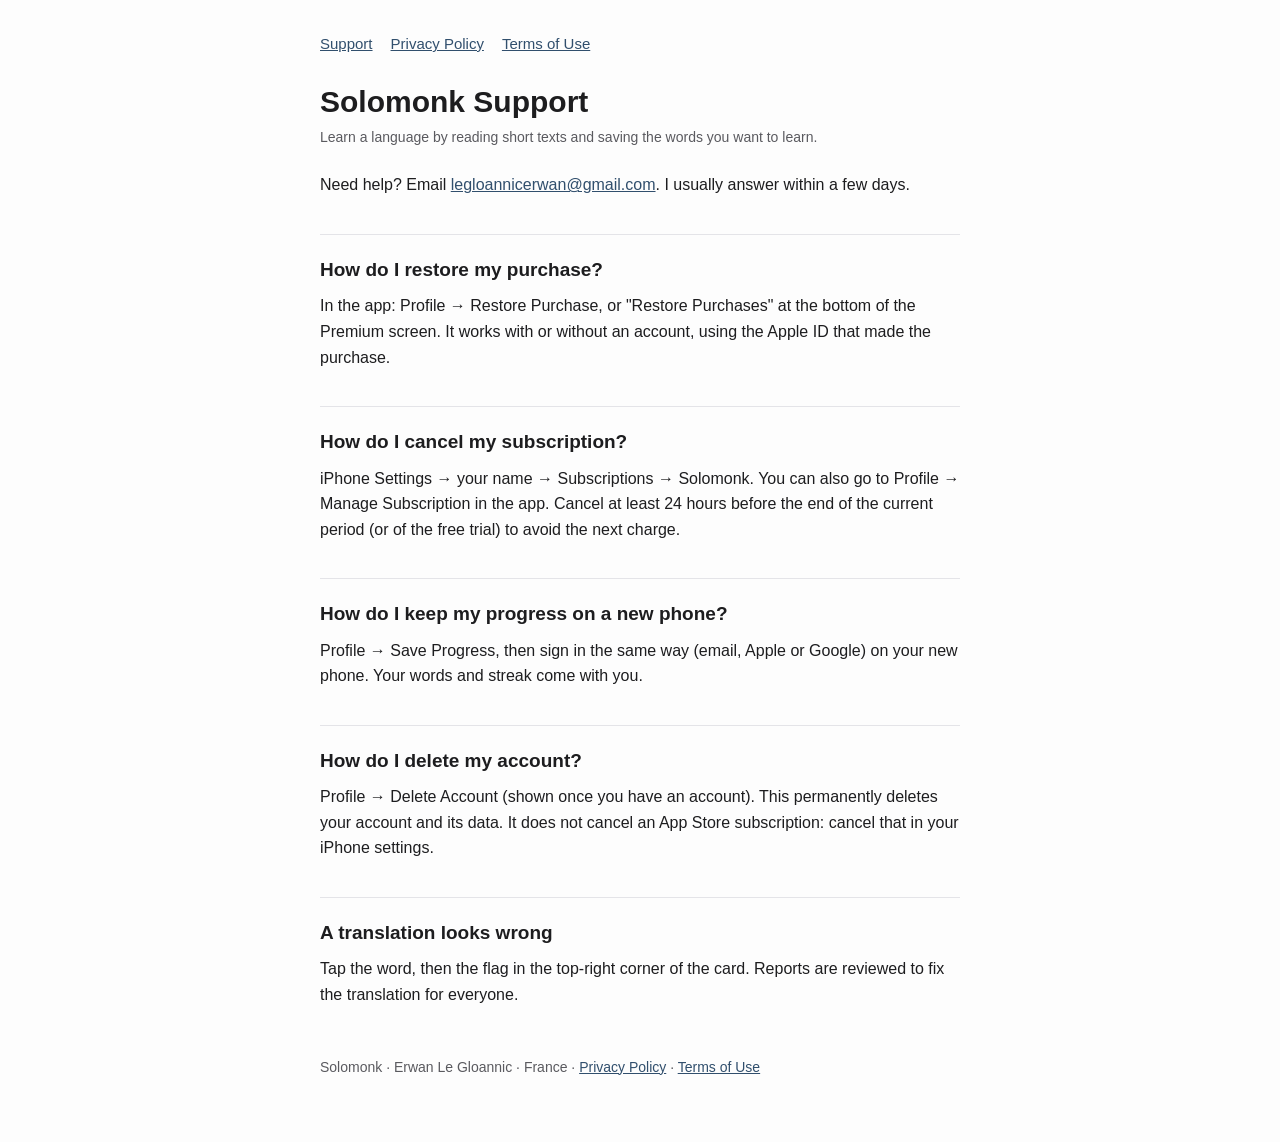
==== index.html @ 3b857e05 "Add the Privacy Policy, Terms of Use and Support pages Co-Authored-By: Claude Opus 5.5 <noreply@anth" ====
<!doctype html>
<html lang="en">
<head>
<meta charset="utf-8">
<meta name="viewport" content="width=device-width, initial-scale=1">
<title>Solomonk Support</title>
<link rel="stylesheet" href="style.css">
</head>
<body>
<main>
<nav><a href="./">Support</a><a href="privacy">Privacy Policy</a><a href="terms">Terms of Use</a></nav>

<h1>Solomonk Support</h1>
<p class="updated">Learn a language by reading short texts and saving the words you want to learn.</p>

<p>Need help? Email <a href="mailto:legloannicerwan@gmail.com">legloannicerwan@gmail.com</a>. I usually answer within a few days.</p>

<h2>How do I restore my purchase?</h2>
<p>In the app: Profile → Restore Purchase, or "Restore Purchases" at the bottom of the Premium screen. It works with or without an account, using the Apple ID that made the purchase.</p>

<h2>How do I cancel my subscription?</h2>
<p>iPhone Settings → your name → Subscriptions → Solomonk. You can also go to Profile → Manage Subscription in the app. Cancel at least 24 hours before the end of the current period (or of the free trial) to avoid the next charge.</p>

<h2>How do I keep my progress on a new phone?</h2>
<p>Profile → Save Progress, then sign in the same way (email, Apple or Google) on your new phone. Your words and streak come with you.</p>

<h2>How do I delete my account?</h2>
<p>Profile → Delete Account (shown once you have an account). This permanently deletes your account and its data. It does not cancel an App Store subscription: cancel that in your iPhone settings.</p>

<h2>A translation looks wrong</h2>
<p>Tap the word, then the flag in the top-right corner of the card. Reports are reviewed to fix the translation for everyone.</p>

<footer>Solomonk · Erwan Le Gloannic · France · <a href="privacy">Privacy Policy</a> · <a href="terms">Terms of Use</a></footer>
</main>
</body>
</html>
---- style.css ----
:root {
    --bg: #fdfdfd;
    --text: #1d1d1f;
    --muted: #5a5a5f;
    --accent: #314f6d;
    --line: #e4e4e8;
    --card: #f4f5f7;
}

@media (prefers-color-scheme: dark) {
    :root {
        --bg: #111214;
        --text: #ececef;
        --muted: #a4a4ab;
        --accent: #8fb3d6;
        --line: #2a2b2f;
        --card: #1b1c1f;
    }
}

* { box-sizing: border-box; }

body {
    margin: 0;
    background: var(--bg);
    color: var(--text);
    font: 16px/1.6 -apple-system, BlinkMacSystemFont, "Segoe UI", Roboto, Helvetica, Arial, sans-serif;
    -webkit-text-size-adjust: 100%;
}

main {
    max-width: 680px;
    margin: 0 auto;
    padding: 32px 20px 64px;
}

h1 {
    font-size: 30px;
    line-height: 1.2;
    margin: 0 0 6px;
}

h2 {
    font-size: 19px;
    margin: 36px 0 8px;
    padding-top: 20px;
    border-top: 1px solid var(--line);
}

p, li { margin: 0 0 10px; }
ul { padding-left: 22px; margin: 0 0 10px; }

a { color: var(--accent); }

.updated {
    color: var(--muted);
    font-size: 14px;
    margin-bottom: 24px;
}

.summary {
    background: var(--card);
    border-radius: 12px;
    padding: 16px 18px 6px;
    margin: 20px 0 8px;
}

.summary h2 {
    border: 0;
    margin: 0 0 8px;
    padding: 0;
    font-size: 17px;
}

nav {
    display: flex;
    gap: 18px;
    flex-wrap: wrap;
    font-size: 15px;
    margin-bottom: 28px;
}

footer {
    margin-top: 48px;
    color: var(--muted);
    font-size: 14px;
}
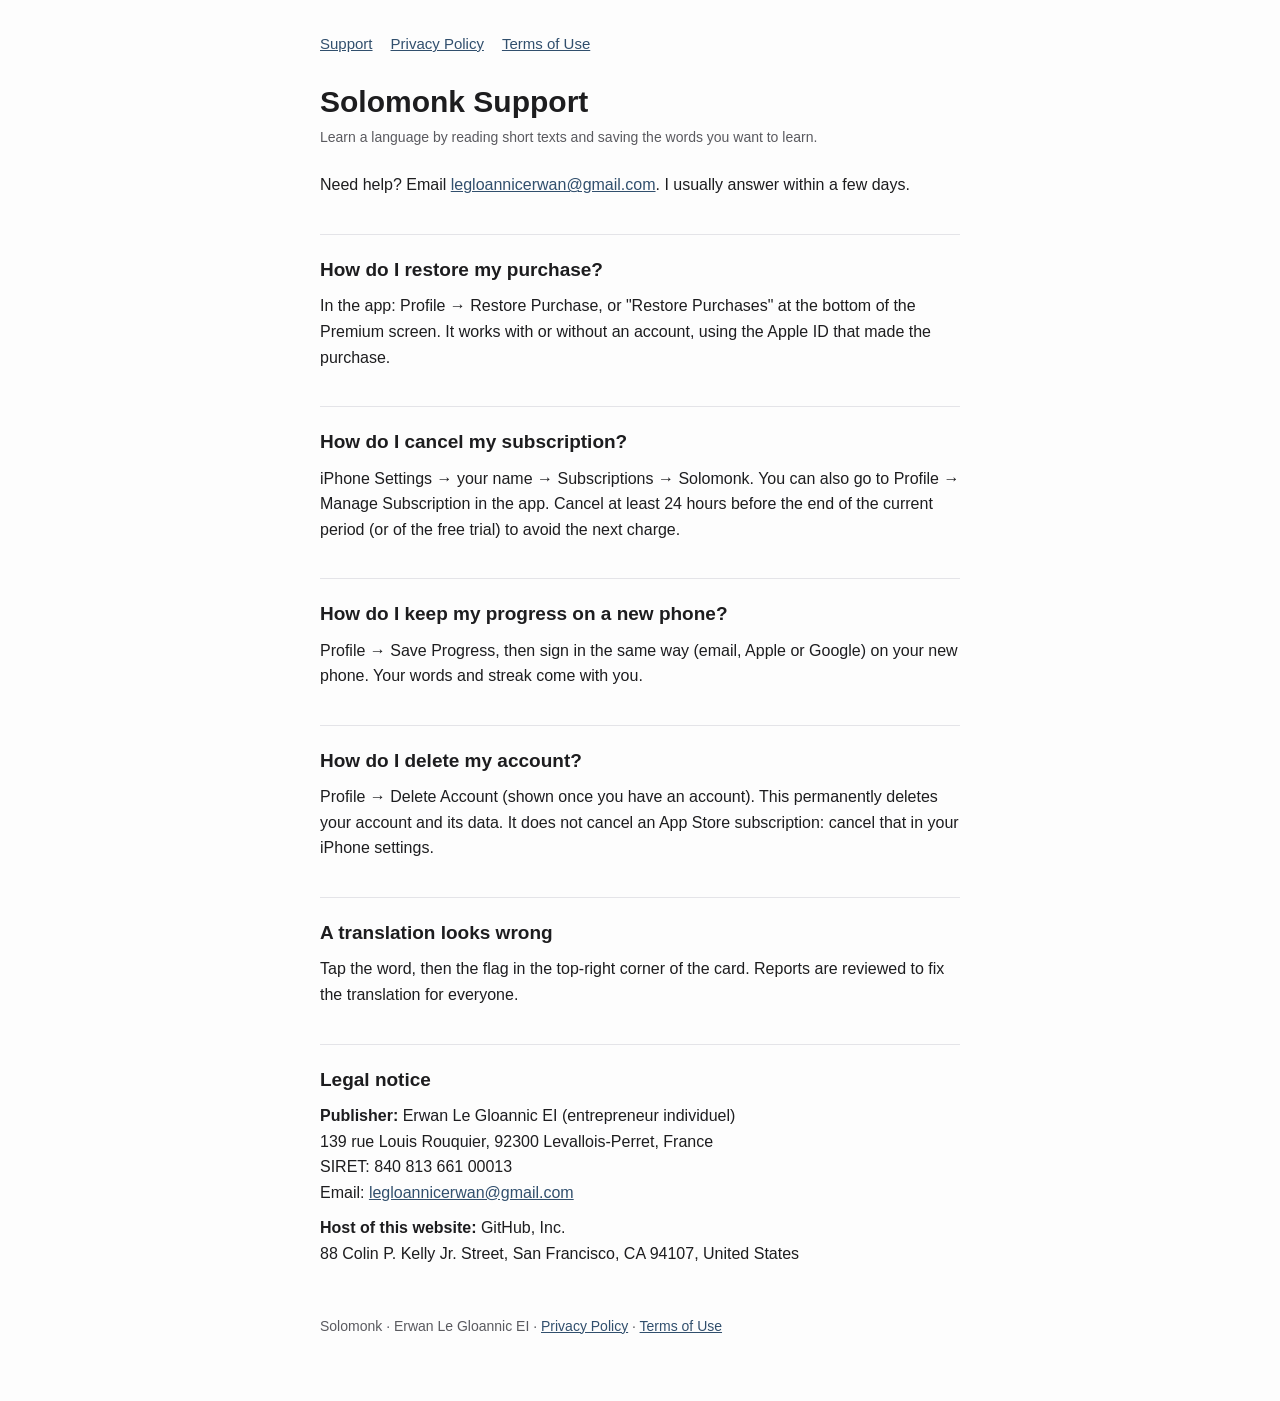
==== commit a6b5f05b: "Add the legal notice: EI status, SIRET, address, host Co-Authored-By: Claude Opus 5.5 <noreply@anthr" ====
--- a/index.html
+++ b/index.html
@@ -30,7 +30,15 @@
 <h2>A translation looks wrong</h2>
 <p>Tap the word, then the flag in the top-right corner of the card. Reports are reviewed to fix the translation for everyone.</p>
 
-<footer>Solomonk · Erwan Le Gloannic · France · <a href="privacy">Privacy Policy</a> · <a href="terms">Terms of Use</a></footer>
+<h2 id="legal-notice">Legal notice</h2>
+<p><strong>Publisher:</strong> Erwan Le Gloannic EI (entrepreneur individuel)<br>
+139 rue Louis Rouquier, 92300 Levallois-Perret, France<br>
+SIRET: 840 813 661 00013<br>
+Email: <a href="mailto:legloannicerwan@gmail.com">legloannicerwan@gmail.com</a></p>
+<p><strong>Host of this website:</strong> GitHub, Inc.<br>
+88 Colin P. Kelly Jr. Street, San Francisco, CA 94107, United States</p>
+
+<footer>Solomonk · Erwan Le Gloannic EI · <a href="privacy">Privacy Policy</a> · <a href="terms">Terms of Use</a></footer>
 </main>
 </body>
 </html>
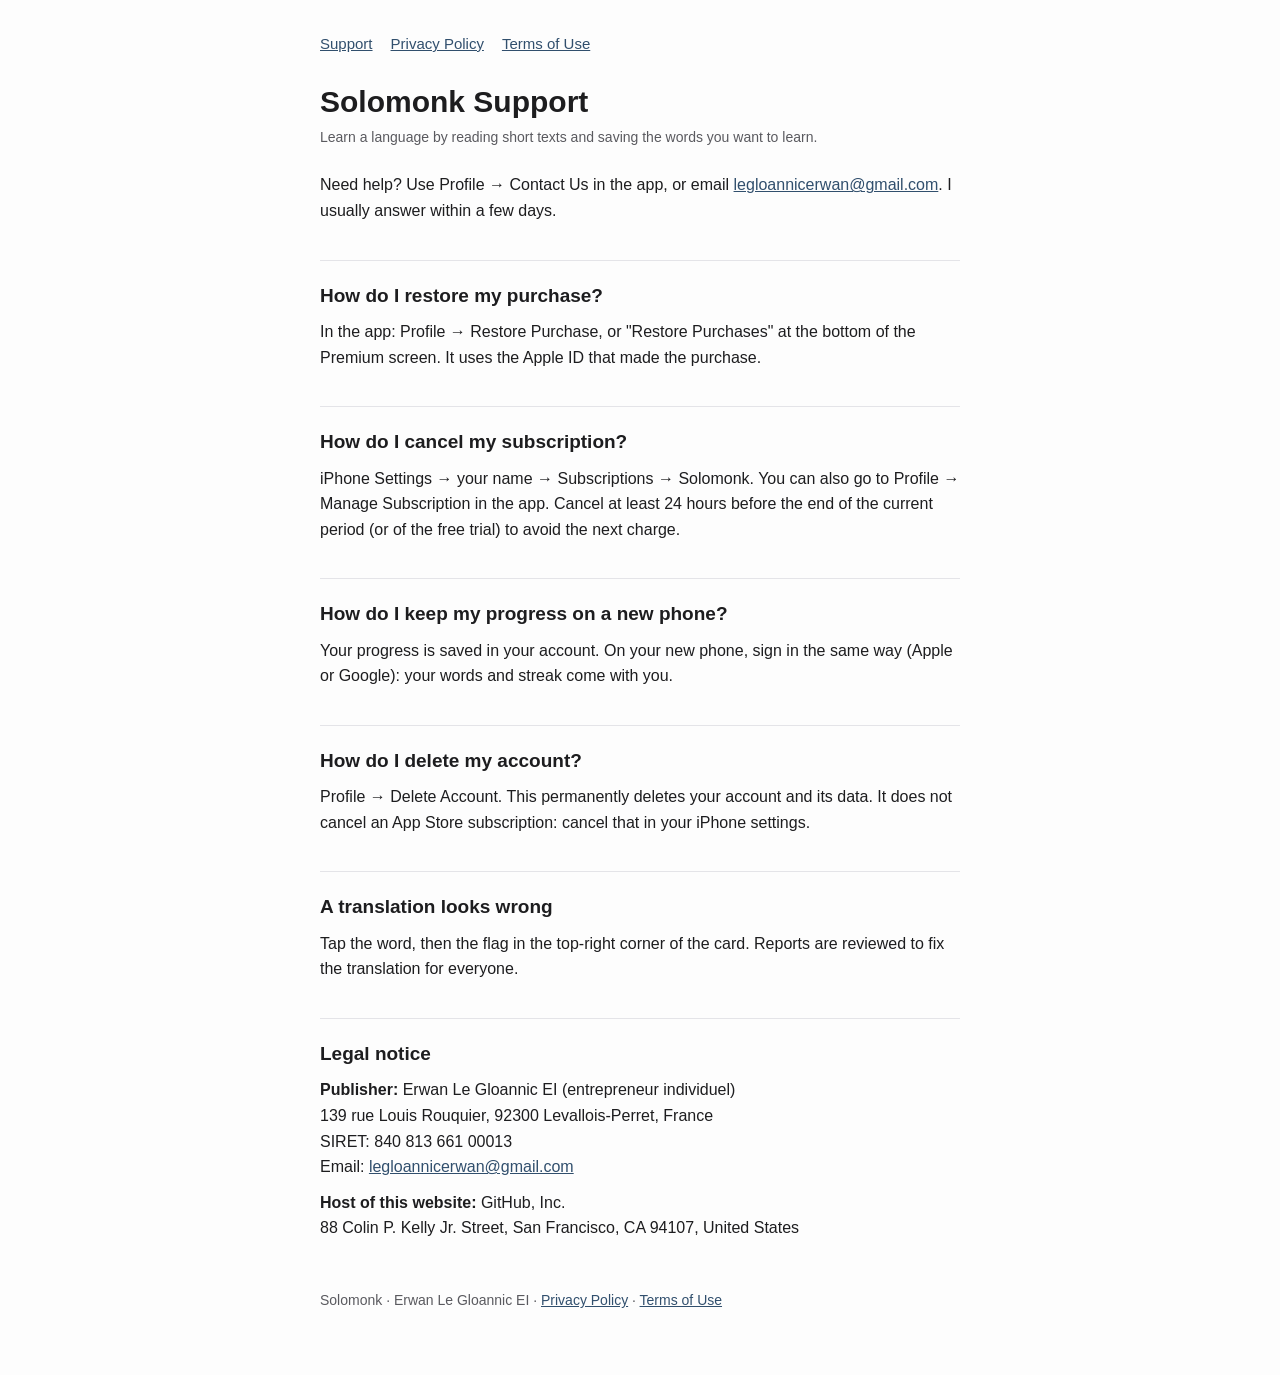
==== commit b3425475: "Update the Terms and Support pages to match the app An account is now needed, sign-in is Apple or Go" ====
--- a/index.html
+++ b/index.html
@@ -13,19 +13,19 @@
 <h1>Solomonk Support</h1>
 <p class="updated">Learn a language by reading short texts and saving the words you want to learn.</p>
 
-<p>Need help? Email <a href="mailto:legloannicerwan@gmail.com">legloannicerwan@gmail.com</a>. I usually answer within a few days.</p>
+<p>Need help? Use Profile → Contact Us in the app, or email <a href="mailto:legloannicerwan@gmail.com">legloannicerwan@gmail.com</a>. I usually answer within a few days.</p>
 
 <h2>How do I restore my purchase?</h2>
-<p>In the app: Profile → Restore Purchase, or "Restore Purchases" at the bottom of the Premium screen. It works with or without an account, using the Apple ID that made the purchase.</p>
+<p>In the app: Profile → Restore Purchase, or "Restore Purchases" at the bottom of the Premium screen. It uses the Apple ID that made the purchase.</p>
 
 <h2>How do I cancel my subscription?</h2>
 <p>iPhone Settings → your name → Subscriptions → Solomonk. You can also go to Profile → Manage Subscription in the app. Cancel at least 24 hours before the end of the current period (or of the free trial) to avoid the next charge.</p>
 
 <h2>How do I keep my progress on a new phone?</h2>
-<p>Profile → Save Progress, then sign in the same way (email, Apple or Google) on your new phone. Your words and streak come with you.</p>
+<p>Your progress is saved in your account. On your new phone, sign in the same way (Apple or Google): your words and streak come with you.</p>
 
 <h2>How do I delete my account?</h2>
-<p>Profile → Delete Account (shown once you have an account). This permanently deletes your account and its data. It does not cancel an App Store subscription: cancel that in your iPhone settings.</p>
+<p>Profile → Delete Account. This permanently deletes your account and its data. It does not cancel an App Store subscription: cancel that in your iPhone settings.</p>
 
 <h2>A translation looks wrong</h2>
 <p>Tap the word, then the flag in the top-right corner of the card. Reports are reviewed to fix the translation for everyone.</p>
